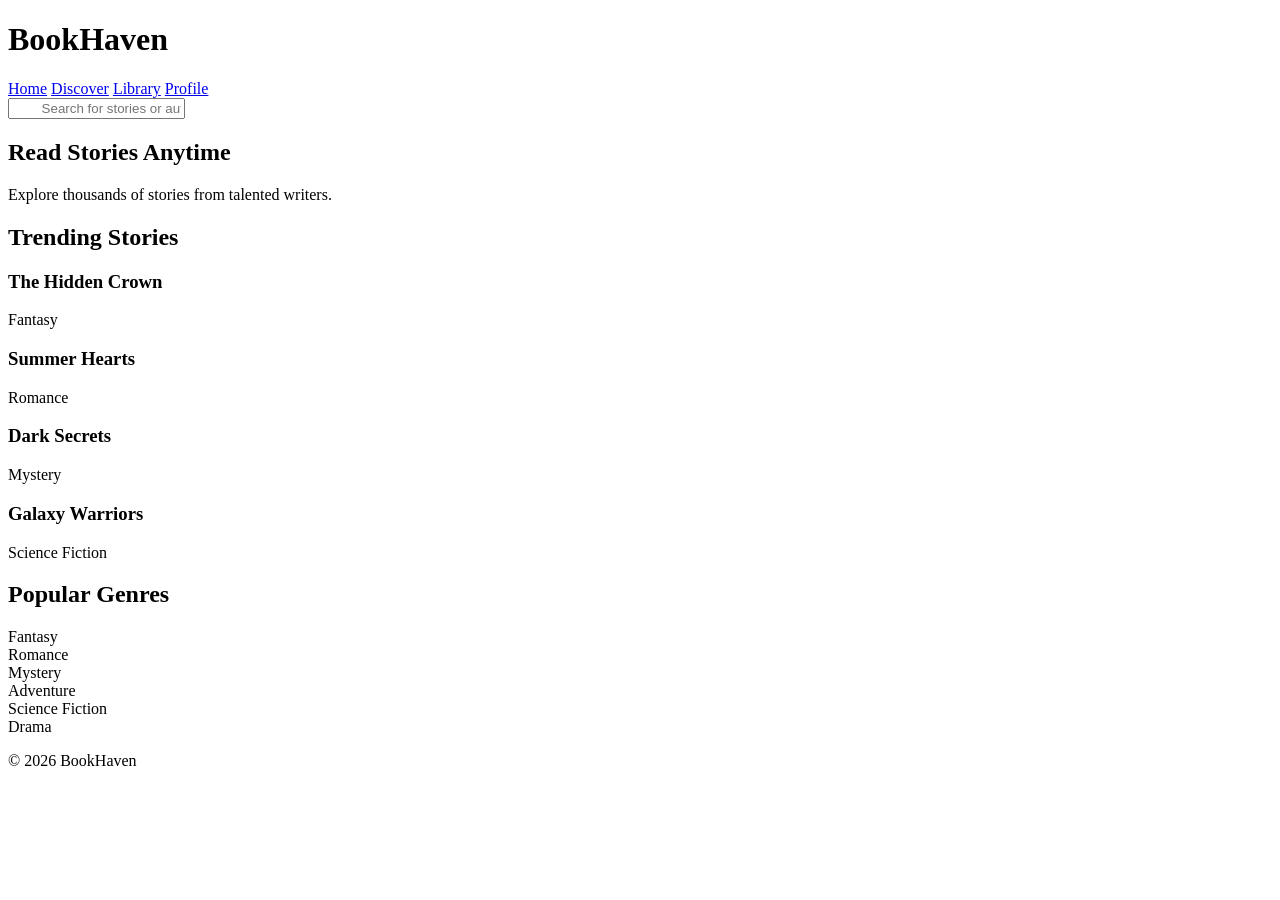
==== index.html @ fd66c60a "changes" ====
<!DOCTYPE html>
<html lang="en">
<head>
    <meta charset="UTF-8">
    <meta name="viewport" content="width=device-width, initial-scale=1.0">
    <title>BookHaven</title>
    <link rel="stylesheet" href="Homepage.css">
</head>
<body

    <header>
        <h1>BookHaven</h1>

        <nav>
            <a href="HomePage.html">Home</a>
            <a href="Discovery.html">Discover</a>
            <a href="Library.html">Library</a>
            <a href="Profile.html">Profile</a>
        </nav>
    </header>
  
  <div class="input">
    <input placeholder='        Search for stories or authors...'>
  </div>
    <section class="banner">

        <h2>Read Stories Anytime</h2>
        <p>Explore thousands of stories from talented writers.</p>
    </section>

    <main>

        <h2 class="section-title">Trending Stories</h2>

        <div class="story-container">

            <div class="story-card">
                <div class="cover"></div>
                <h3>The Hidden Crown</h3>
                <p>Fantasy</p>
            </div>

            <div class="story-card">
                <div class="cover"></div>
                <h3>Summer Hearts</h3>
                <p>Romance</p>
            </div>

            <div class="story-card">
                <div class="cover"></div>
                <h3>Dark Secrets</h3>
                <p>Mystery</p>
            </div>

            <div class="story-card">
                <div class="cover"></div>
                <h3>Galaxy Warriors</h3>
                <p>Science Fiction</p>
            </div>

        </div>

        <h2 class="section-title">Popular Genres</h2>

        <div class="genres">
            <div class="genre">Fantasy</div>
            <div class="genre">Romance</div>
            <div class="genre">Mystery</div>
            <div class="genre">Adventure</div>
            <div class="genre">Science Fiction</div>
            <div class="genre">Drama</div>
        </div>

    </main>

    <footer>
        <p>© 2026 BookHaven</p>
    </footer>

</body>
</html>
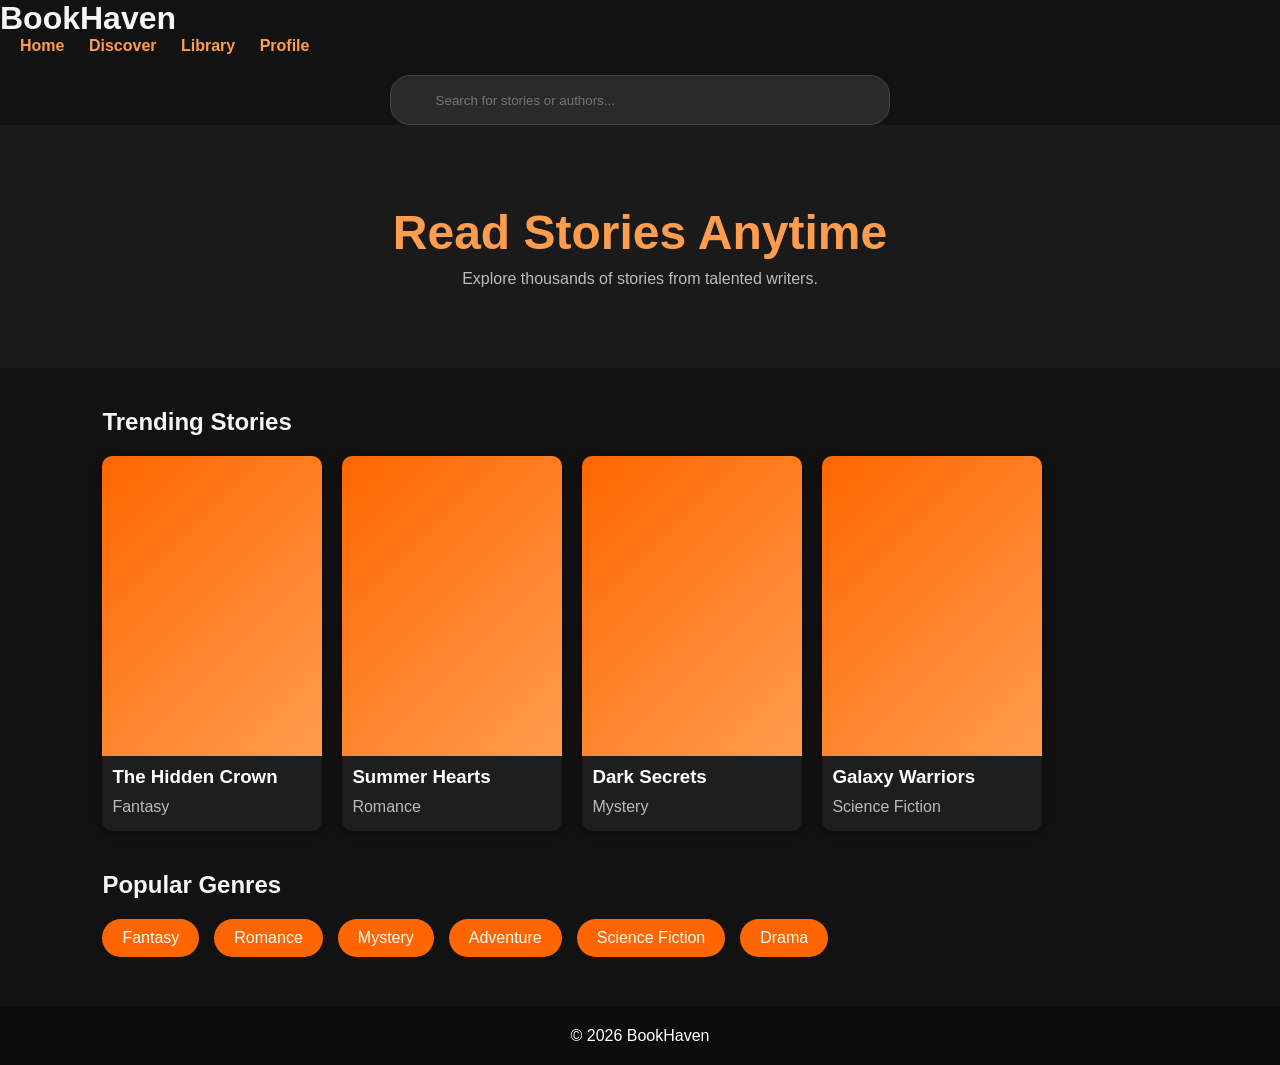
==== commit a90b6635: "yep" ====
--- a/index.html
+++ b/index.html
@@ -4,7 +4,7 @@
     <meta charset="UTF-8">
     <meta name="viewport" content="width=device-width, initial-scale=1.0">
     <title>BookHaven</title>
-    <link rel="stylesheet" href="Homepage.css">
+    <link rel="stylesheet" href="index.css">
 </head>
 <body
 
@@ -12,7 +12,7 @@
         <h1>BookHaven</h1>
 
         <nav>
-            <a href="HomePage.html">Home</a>
+            <a href="index.html">Home</a>
             <a href="Discovery.html">Discover</a>
             <a href="Library.html">Library</a>
             <a href="Profile.html">Profile</a>
--- a/index.css
+++ b/index.css
@@ -0,0 +1,125 @@
+
+*{
+    margin:0;
+    padding:0;
+    box-sizing:border-box;
+    font-family:Arial, sans-serif;
+}
+
+body{
+    background:#121212;
+    color:#f5f5f5;
+}
+
+header{
+    background:#1e1e1e;
+    color:white;
+    padding:20px 8%;
+    display:flex;
+    justify-content:space-between;
+    align-items:center;
+    box-shadow:0 2px 8px rgba(0,0,0,0.4);
+}
+
+nav a{
+    color:#ff9d4d;
+    text-decoration:none;
+    margin-left:20px;
+    font-weight:bold;
+}
+
+nav a:hover{
+    color:#ff6600;
+}
+
+.banner{
+    background:#1a1a1a;
+    text-align:center;
+    padding:80px 20px;
+}
+
+.input input{
+    width:500px;
+    height:50px;
+    margin-top:20px;
+    border-radius:20px;
+    border:1px solid #444;
+    background:#2a2a2a;
+    color:white;
+    padding:0 15px;
+    display:block;
+    margin-left:auto;
+    margin-right:auto;
+}
+
+.input input:focus{
+    outline:none;
+    border-color:#ff6600;
+}
+
+.banner h2{
+    font-size:3rem;
+    margin-bottom:10px;
+    color:#ff9d4d;
+}
+
+.banner p{
+    color:#bbb;
+}
+
+.section-title{
+    margin:40px 8% 20px;
+    color:#f5f5f5;
+}
+
+.story-container{
+    display:flex;
+    flex-wrap:wrap;
+    gap:20px;
+    padding:0 8%;
+}
+
+.story-card{
+    background:#1e1e1e;
+    width:220px;
+    border-radius:10px;
+    overflow:hidden;
+    box-shadow:0 2px 8px rgba(0,0,0,0.4);
+}
+
+.cover{
+    height:300px;
+    background:linear-gradient(135deg,#ff6600,#ff9d4d);
+}
+
+.story-card h3{
+    padding:10px;
+    color:white;
+}
+
+.story-card p{
+    padding:0 10px 15px;
+    color:#bbb;
+}
+
+.genres{
+    display:flex;
+    flex-wrap:wrap;
+    gap:15px;
+    padding:0 8% 50px;
+}
+
+.genre{
+    background:#ff6600;
+    color:white;
+    padding:10px 20px;
+    border-radius:20px;
+}
+
+footer{
+    background:#0d0d0d;
+    color:white;
+    text-align:center;
+    padding:20px;
+}
+
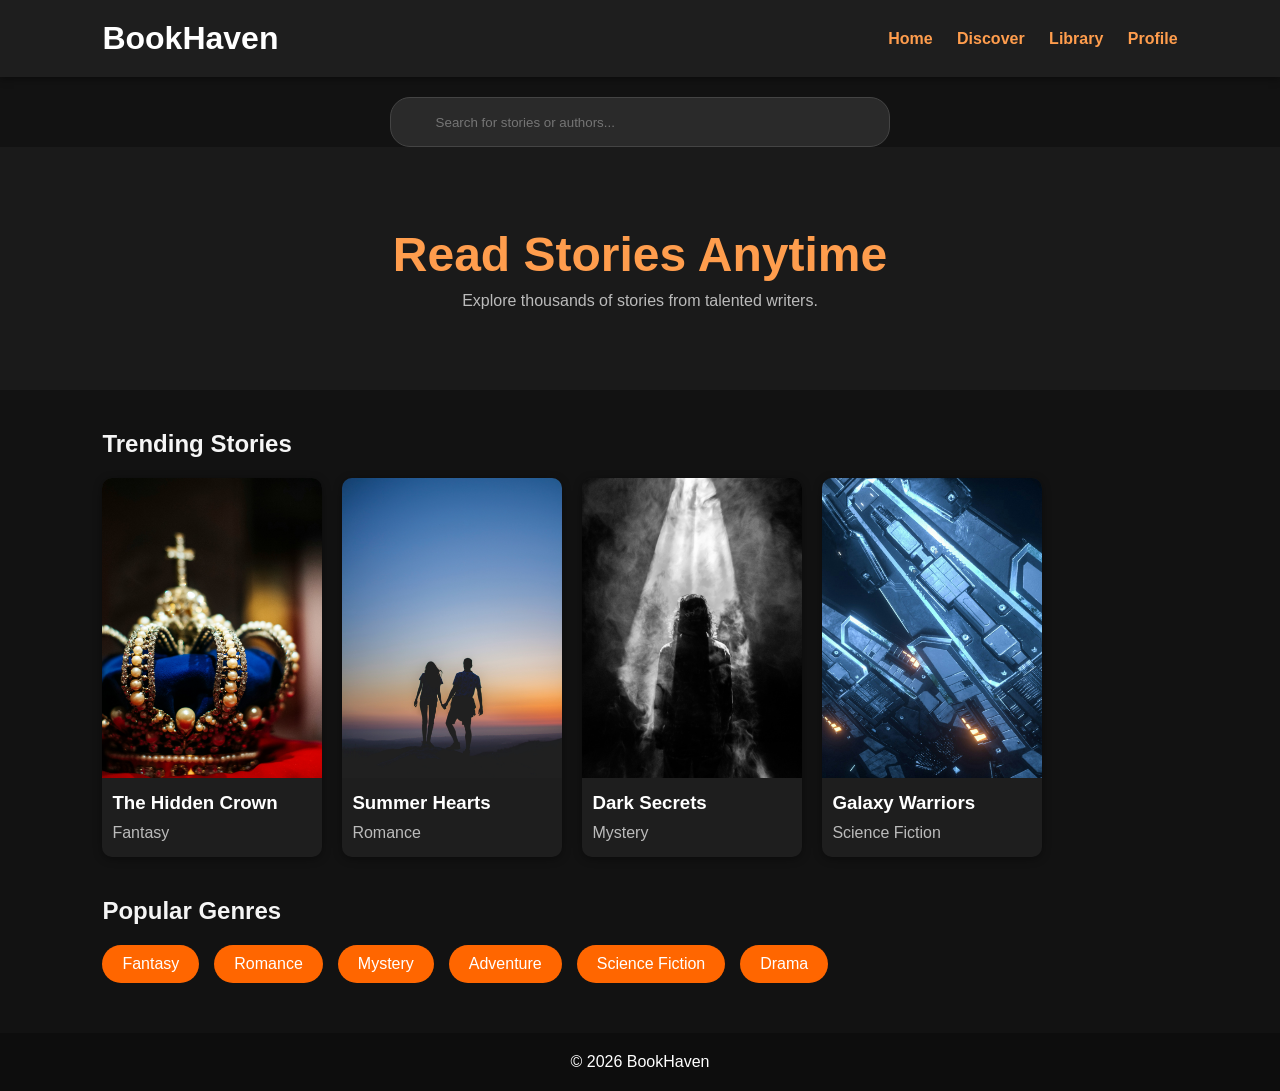
==== commit 09d2f3d1: "Changes again" ====
--- a/index.html
+++ b/index.html
@@ -6,9 +6,10 @@
     <title>BookHaven</title>
     <link rel="stylesheet" href="index.css">
 </head>
-<body
+<body>
 
     <header>
+
         <h1>BookHaven</h1>
 
         <nav>
@@ -35,25 +36,25 @@
         <div class="story-container">
 
             <div class="story-card">
-                <div class="cover"></div>
+                <div class="cover"> <img src="images/crown.jpg" alt=""></div>
                 <h3>The Hidden Crown</h3>
                 <p>Fantasy</p>
             </div>
 
             <div class="story-card">
-                <div class="cover"></div>
+                <div class="cover"> <img src="images/heart.jpg" alt=""></div>
                 <h3>Summer Hearts</h3>
                 <p>Romance</p>
             </div>
 
             <div class="story-card">
-                <div class="cover"></div>
+                <div class="cover"> <img src="images/dark.jpg" alt=""></div>
                 <h3>Dark Secrets</h3>
                 <p>Mystery</p>
             </div>
 
             <div class="story-card">
-                <div class="cover"></div>
+                <div class="cover"> <img src="images/vishal-bansal-x79H2StQHNA-unsplash.jpg" alt=""></div>
                 <h3>Galaxy Warriors</h3>
                 <p>Science Fiction</p>
             </div>
--- a/index.css
+++ b/index.css
@@ -87,9 +87,10 @@
     box-shadow:0 2px 8px rgba(0,0,0,0.4);
 }
 
-.cover{
+.cover img{
     height:300px;
-    background:linear-gradient(135deg,#ff6600,#ff9d4d);
+    width:100%;
+    object-fit:cover;   
 }
 
 .story-card h3{
